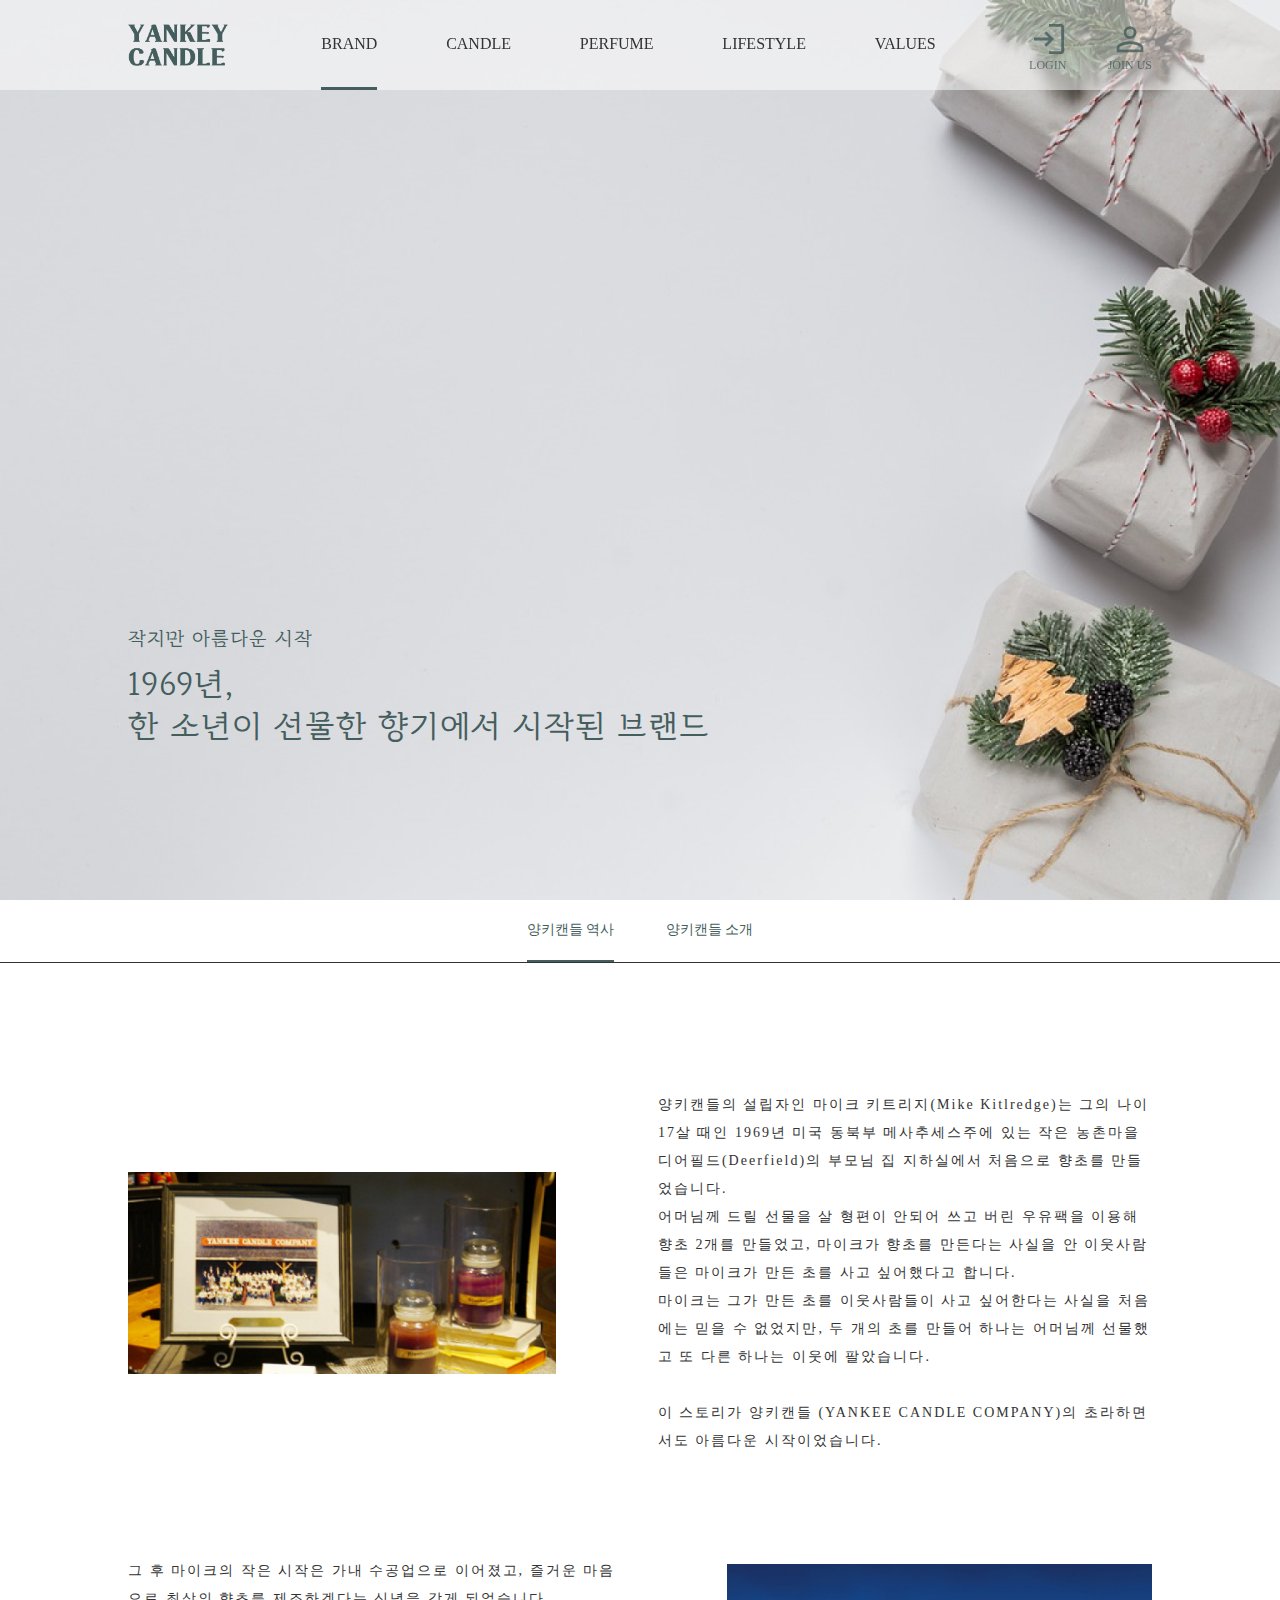
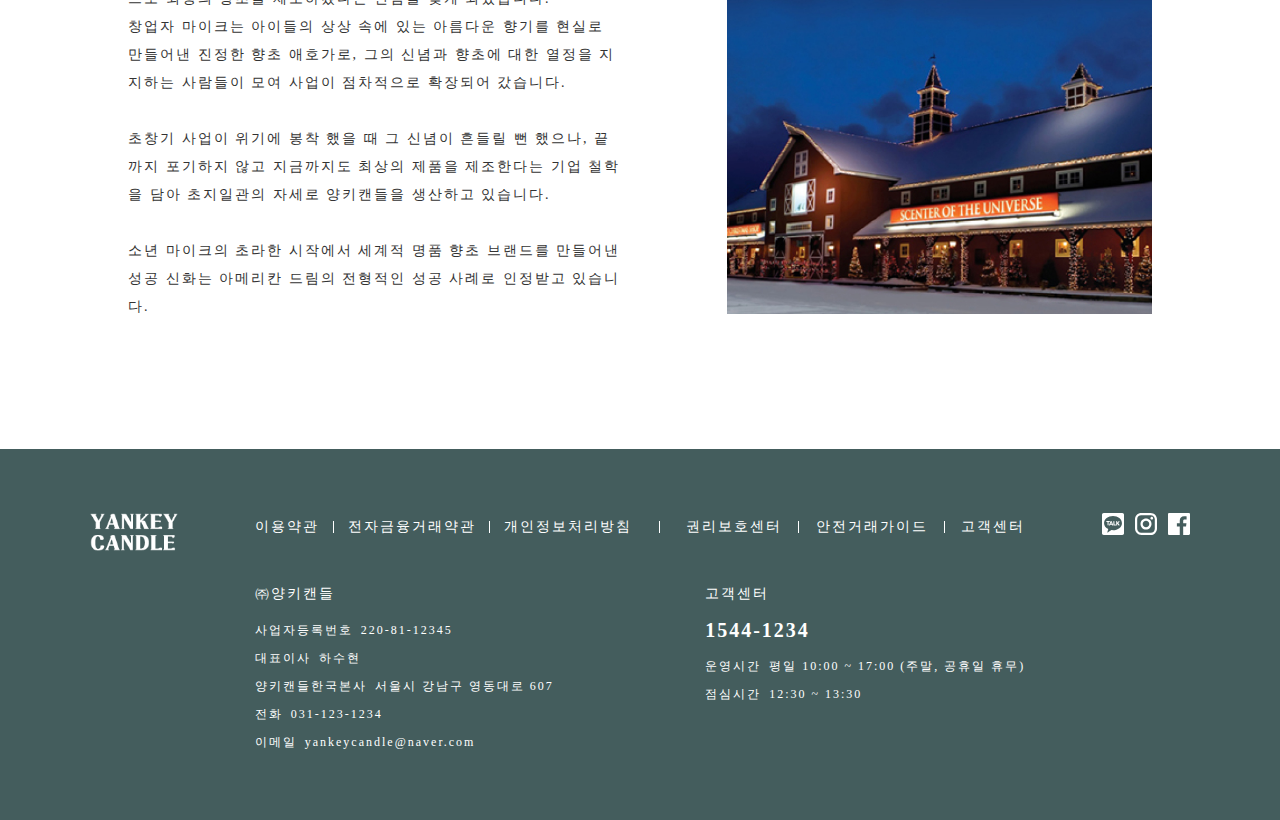
==== sub01_brand/index.html @ 07eabd05 "Add files via upload" ====
<!DOCTYPE html>
<html lang="ko">
<head>
  <meta charset="UTF-8">
  <meta name="viewport" content="width=device-width, initial-scale=1.0">
  <link rel="stylesheet" href="./css/style.css">
  <script src="./script/jquery-3.7.1.min.js"></script>
  <script src="./script/script.js"></script>
  <title>brand</title>
</head>
<body>
  <header>
    <h1>
      <a href="../index.html">
        <img src="../img/header/logo.png" alt="logo">
      </a>
    </h1>
    <ul class="menu">
      <li><a href="../sub01_brand/index.html">BRAND</a></li>
      <li><a href="../sub02_candle/index.html">CANDLE</a></li>
      <li><a href="../sub03_perfume/index.html">PERFUME</a></li>
      <li><a href="#a">LIFESTYLE</a></li>
      <li><a href="#a">VALUES</a></li>
    </ul>
    <ul class="login">
      <li><a href="#a">
        <img src="../img/header/login.svg" alt="login">
        <p>LOGIN</p>
      </a></li>
      <li><a href="#a">
        <img src="../img/header/join.svg" alt="join">
        <p>JOIN US</p>
      </a></li>
    </ul>
    <figure class="mbar">
      <a href="#a">
        <img src="../img/header/메뉴바.svg" alt="mbar">
      </a>
    </figure>
  </header>
  <!-- //header -->
  <div class="banner">
    <div class="bannerT">
      <h3>작지만 아름다운 시작</h3>
      <h2>
        1969년,<br>
        한 소년이 선물한 향기에서 시작된 브랜드
      </h2>
    </div>
  </div>
  <!-- //banner -->
  <nav>
    <div class="nav_i">
      <ul class="menu">
        <li><a href="../sub01_brand/index.html">BRAND</a></li>
        <li><a href="../sub02_candle/index.html">CANDLE</a></li>
        <li><a href="../sub03_perfume/index.html">PERFUME</a></li>
        <li><a href="#a">LIFESTYLE</a></li>
        <li><a href="#a">VALUES</a></li>
      </ul>
      <ul class="login">
        <li><a href="#a">
          <img src="../img/header/login_w.svg" alt="login">
          <p>LOGIN</p>
        </a></li>
        <li><a href="#a">
          <img src="../img/header/join_w.svg" alt="join">
          <p>JOIN US</p>
        </a></li>
      </ul>
    </div>
    <div class="btn">
      <button type="button" class="cbtn">CLOSE</button>
    </div>
  </nav>
  <!-- //nav -->

  <div class="all">
    <section>
      <ul>
        <li><a href="#a" class="subM01">양키캔들 역사</a></li>
        <li><a href="#a" class="subM02">양키캔들 소개</a></li>
      </ul>
      <div class="contents con01">
        <div class="con">
          <figure>
            <img src="./img/역사01.jpg" alt="his01">
          </figure>
          <div class="text t01">
            양키캔들의 설립자인 마이크 키트리지(Mike Kitlredge)는 그의 나이 17살 때인 1969년 미국 동북부 메사추세스주에 있는 작은 농촌마을 디어필드(Deerfield)의 부모님 집 지하실에서 처음으로 향초를 만들었습니다.<br>
            어머님께 드릴 선물을 살 형편이 안되어 쓰고 버린 우유팩을 이용해 향초 2개를 만들었고, 마이크가 향초를 만든다는 사실을 안 이웃사람들은 마이크가 만든 초를 사고 싶어했다고 합니다.<br>
            마이크는 그가 만든 초를 이웃사람들이 사고 싶어한다는 사실을 처음에는 믿을 수 없었지만, 두 개의 초를 만들어 하나는 어머님께 선물했고 또 다른 하나는 이웃에 팔았습니다.<br>
            <br>
            이 스토리가 양키캔들 (YANKEE CANDLE COMPANY)의
            초라하면서도 아름다운 시작이었습니다.
          </div>
        </div>
        <div class="con">
          <div class="text t02">
            그 후 마이크의 작은 시작은 가내 수공업으로 이어졌고, 즐거운 마음으로 최상의 향초를 제조하겠다는 신념을 갖게 되었습니다.<br>
            창업자 마이크는 아이들의 상상 속에 있는 아름다운 향기를 현실로 만들어낸 진정한 향초 애호가로, 그의 신념과 향초에 대한 열정을 지지하는 사람들이 모여 사업이 점차적으로 확장되어 갔습니다.<br>
            <br>
            초창기 사업이 위기에 봉착 했을 때 그 신념이 흔들릴 뻔 했으나, 끝까지 포기하지 않고 지금까지도 최상의 제품을 제조한다는 기업 철학을 담아 초지일관의 자세로 양키캔들을 생산하고 있습니다.<br>
            <br>
            소년 마이크의 초라한 시작에서 세계적 명품 향초 브랜드를 만들어낸 성공 신화는 아메리칸 드림의 전형적인 성공 사례로 인정받고 있습니다.
          </div>
          <figure>
            <img src="./img/역사02.jpg" alt="his02">
          </figure>
        </div>
      </div>
      <div class="contents con02">
        <div class="con">
          <figure>
            <img src="./img/소개01.jpg" alt="intro01">
          </figure>
          <div class="text t03">
            마이클 키트렛지가 1969년에 창립한 미국의 향초 회사로 향초, 디퓨저, 차량용 방향제 등 다양한 홈 프래그런스를 취급하고 있습니다. 초기 향초 보관병은 컨테이너를 이용해 대중화를 시도했고, 현재는 시그니처가 되버린 양키캔들 특유의 고급 유리병을 개발해 사용하고 있습니다.<br>
            <br>
            1999년 창업 30년 만에 뉴욕증권시장(N.Y.S.E)에 YCC 이름으로 상장하였고, 현재 미국 프리미엄 향초 시장에 Yankee Candle 단일 브랜드로 47% 이상을 점유하고 있습니다.<br>
            미국 50개 주에 600여개 점의 직영 매장과 34,000개 이상의 취급점에서 판매되고 있으며, 유럽과 일본 등 전세계 87개국에 진출하여 7,000여개 매장에서 고객들과 접하고 있습니다.<br>
            <br>
            양키캔들 한국 공식수입원은 (주)아로마글로바로 지난 2007년 한국총판 계약을 체결하였으며, 2012년 본격 가맹사업을 전개했다. 전국 150여개 양키캔들 매장을 오픈하였으며 동종업계 매출액, 시장점유율, 가맹점수, 다점포율 등 1위를 차지하고 있습니다.
          </div>
        </div>
        <div class="con">
          <div class="text t04">
            양키캔들은 독자적인 조향기술과 디자인의 개발 등 지속적인 R&D 투자를 통해 1위 브랜드 자리를 꾸준히 지켜오고 있습니다.<br>
            <br>
            심지는 100% 천연 목화심지를 사용하며, ASTM(미국의 제품 표준)의 기준보다 한 차원 높은 수준의 까다로운 기준으로 고체원료를 선정하고 있습니다.<br>
            또한, 정밀한 정제과정으로 추출한 최상의 파라핀과 천연 팜 왁스, 그리고 자연에서 추출한 에센셜 오일과 색소를 사용하고 있습니다.<br>
            천연 향과 색감은 4천여가지로 개발되어있고 매년 30 여종의 새로운 향을 개발해 향초 소비의 트렌드를 따라가고 소비자가 원하는 종류를 언제나 선택할 수 있습니다.
          </div>
          <figure>
            <img src="./img/소개02.jpg" alt="intro02">
          </figure>
        </div>
      </div>
    </section>
    <!-- //section -->
  
    <footer>
      <h1><a href="#a">
        <img src="../img/footer/f_logo.png" alt="f_logo">
      </a></h1>
      <div class="disc">
        <div class="t_text">
          <div class="t_text_i ti01">
            <a href="#a">이용약관</a>
            <span></span>
            <a href="#a">전자금융거래약관</a>
            <span></span>
            <a href="#a">개인정보처리방침</a>
          </div>
          <span class="t_hide"></span>
          <div class="t_text_i ti02">
            <a href="#a">권리보호센터</a>
            <span></span>
            <a href="#a">안전거래가이드</a>
            <span></span>
            <a href="#a">고객센터</a>
          </div>
        </div>
        <div class="b_text">
          <div class="text bt_i">
            <h5>㈜양키캔들</h5>
            <div class="text_i">
              <p>사업자등록번호</p>
              <span>220-81-12345</span>
            </div>
            <div class="text_i">
              <p>대표이사</p>
              <span>하수현</span>
            </div>
            <div class="text_i">
              <p>양키캔들한국본사</p>
              <span>서울시 강남구 영동대로 607</span>
            </div>
            <div class="text_i">
              <p>전화</p>
              <span>031-123-1234</span>
            </div>
            <div class="text_i">
              <p>이메일</p>
              <span>yankeycandle@naver.com</span>
            </div>
          </div>
          <div class="text">
            <h5>고객센터</h5>
            <h3>1544-1234</h3>
            <div class="text_i">
              <p>운영시간</p>
              <span>평일 10:00 ~ 17:00 (주말, 공휴일 휴무)</span>
            </div>
            <div class="text_i">
              <p>점심시간</p>
              <span>12:30 ~ 13:30</span>
            </div>
          </div>
        </div>
      </div>
      <div class="sns">
        <a href="#a">
          <img src="../img/footer/카카오톡.svg" alt="kakao">
        </a>
        <a href="#a">
          <img src="../img/footer/인스타그램.svg" alt="instagram">
        </a>
        <a href="#a">
          <img src="../img/footer/페이스북.svg" alt="facebook">
        </a>
      </div>
    </footer>
    <!-- //footer -->
  </div>

  <div class="topbtn">
    <button class="tbtn">
      <img src="../img/top_btn.svg" alt="top_btn">
    </button>
  </div>
  <!-- //topbtn -->
</body>
</html>
---- sub01_brand/css/style.css ----
@import url(./reset.css);

@font-face {
  font-family: 'Parisienne';
  src: url(../font/Parisienne-Regular.ttf);
}
@font-face {
  font-family: 'SokchoBada';
  src: url(../font/SokchoBadaBatang.ttf);
}
@font-face {
  font-family: 'Pretendard';
  src: url(../font/PretendardVariable.ttf);
}

body{
  font-family: 'Pretendard';
  color: #333;
}

header{
  width: 100%;
  height: 10vh;
  padding: 0 10%;
  background-color: #ffffff85;
  display: flex;
  justify-content: space-between;
  align-items: center;
  position: fixed;
  top: 0;
  z-index: 999;
}
header h1{
  width: 100px;
}
header .menu{
  width: 50%;
  height: 100%;
  display: flex;
  justify-content: space-between;
  font-weight: 500;
}
header .menu li{
  height: 100%;
  border-bottom: 3px solid #445D5D00;
}
header .menu li:hover{
  border-bottom: 3px solid #445D5D50;
}
header .menu li:nth-child(1){
  border-bottom: 3px solid #445D5D;
}
header .menu li a{
  height: 100%;
  display: flex;
  justify-content: center;
  align-items: center;
}
header .login{
  width: 9%;
  display: flex;
  justify-content: space-between;
  align-items: center;
}
header .login li a{
  font-size: 12px;
  color: #445D5D;
  opacity: 0.8;
}
header .login li a:hover{
  opacity: 1;
}
header .login li a img{
  margin: auto;
}
header .mbar{
  display: none;
}
.hide{
  top: -100%;
}
/* //header */

.banner{
  width: 100%;
  height: 100vh;
  background-image: url(../img/banner.jpg);
  background-position: center;
  background-repeat: no-repeat;
  background-size: cover;
  position: fixed;
  z-index: -99;
}
.banner .bannerT{
  width: fit-content;
  height: fit-content;
  font-family: 'SokchoBada';
  color: #445D5D;
  letter-spacing: 1px;
  position: relative;
  top: 70%;
  left: 10%;
}
.banner .bannerT h3{
  font-size: 1.5vw;
  margin-bottom: 1rem;
}
.banner .bannerT h2{
  font-size: 2.5vw;
  line-height: 130%;
}
/* //banner */

nav{
  width: 40%;
  height: 100vh;
  padding: 5%;
  position: fixed;
  top: 0;
  /* right: 0; */
  right: -100%;
  z-index: 999;
  background-color: #445D5D;
  color: #fff;
  letter-spacing: 2px;
  display: flex;
  flex-direction: column;
  justify-content: space-between;
}
nav .nav_i .menu li{
  font-size: 18px;
  padding: 1.5rem 0;
  border-bottom: 1px solid rgba(255, 255, 255, 0.7);
}
nav .nav_i .menu li a{
  opacity: 0.7;
}
nav .nav_i .menu li a:hover{
  opacity: 1;
}
nav .nav_i .login{
  width: 100%;
  margin-top: 2rem;
  display: flex;
  justify-content: space-around;
  font-size: 14px;
  font-weight: 300;
}
nav .nav_i .login li a{
  opacity: 0.8;
}
nav .nav_i .login li a:hover{
  opacity: 1;
}
nav .nav_i .login li a img{
  margin: 1rem auto;
}
nav .btn{
  width: 100%;
}
nav .btn button{
  display: block;
  padding: 4%;
  border: 1px solid #fff;
  border-radius: 10px;
  float: right;
  cursor: pointer;
  background-color: transparent;
  color: #fff;
  opacity: 0.5;
}
nav .btn button:hover{
  opacity: 1;
}
/* //nav */

.all{
  background-color: #fff;
  position: relative;
  top: 100vh;
}

section ul{
  width: 100%;
  height: 7vh;
  background-color: #fff;
  border-bottom: 1px solid #333;
  display: flex;
  justify-content: center;
  align-items: center;
}
section ul li{
  width: fit-content;
  height: 100%;
  padding: 0 2%;
}
section ul li a{
  width: fit-content;
  height: 100%;
  display: flex;
  align-items: center;
  font-size: 14px;
  font-weight: 300;
  color: #445D5D;
  border-bottom: 2px solid #445D5D00;
}
section ul li .subM01{
  font-weight: 500;
  border-bottom: 2px solid #445D5D;
}
section .contents{
  width: 100%;
  padding: 10%;
}
section .contents .con{
  width: 100%;
  display: flex;
  justify-content: space-between;
  align-items: center;
}
section .contents .con:first-child{
  margin-bottom: 10%;
}
section .contents .con .text{
  font-weight: 300;
  letter-spacing: 2px;
  line-height: 200%;
}
section .contents .con .t01{
  width: 65%;
  margin-left: 10%;
}
section .contents .con .t02{
  width: 80%;
  margin-right: 10%;
}
section .contents .con .t03{
  width: 75%;
  margin-left: 10%;
}
section .contents .con .t04{
  width: 70%;
  margin-right: 10%;
}
section .con02{
  display: none;
}
/* //contents */

footer{
  width: 100%;
  padding: 5% 7%;
  background-color: #445D5D;
  font-size: 14px;
  color: #fff;
  letter-spacing: 2px;
  line-height: 200%;
  display: flex;
  justify-content: space-between;
}
footer h1{
  width: 8%;
}
footer h1 a{
  width: 100%;
}
footer h1 a img{
  width: 100%;
}
footer .disc{
  width: 60%;
}
footer .disc .t_text{
  width: 100%;
  margin-bottom: 5%;
  display: flex;
  justify-content: space-between;
  align-items: center;
  font-size: 16px;
  font-weight: 300;
}
footer .disc .t_text .t_text_i{
  display: flex;
  justify-content: space-between;
  align-items: center;
}
footer .disc .t_text .ti01{
  width: 49%;
}
footer .disc .t_text .ti02{
  width: 44%;
}
footer .disc .t_text span{
  width: 1px;
  height: 12px;
  background-color: #fff;
}
footer .disc .b_text{
  width: 100%;
  display: flex;
  justify-content: space-between;
}
footer .disc .b_text .text h5{
  font-size: 16px;
  font-weight: 500;
  margin-bottom: 0.5rem;
}
footer .disc .b_text .text h3{
  font-size: 25px;
  font-weight: 700;
  margin-bottom: 0.5rem;
}
footer .disc .b_text .text .text_i{
  width: fit-content;
  display: flex;
}
footer .disc .b_text .text .text_i p{
  font-weight: 300;
}
footer .disc .b_text .text .text_i span{
  font-weight: 500;
  margin-left: 1rem;
}
footer .sns{
  width: 8%;
  height: fit-content;
  display: flex;
  justify-content: space-between;
}
footer .sns a{
  width: 25%;
}
footer .sns a img{
  width: 100%;
}
/* //footer */

.topbtn{
  position: fixed;
  right: 3%;
  bottom: 5%;
  display: none;
}
.topbtn button{
  display: block;
  width: 50px;
  background-color: transparent;
  border: none;
  opacity: 0.7;
  cursor: pointer;
}
.topbtn button:hover{
  opacity: 1;
}
.topbtn button img{
  width: 100%;
}
/* //topbtn */


/* //////////////////////////////////// */
@media screen and ( max-width:1500px ){
  footer .disc{
    width: 70%;
  }
}

@media screen and ( max-width:1300px ){
  header .menu{
    width: 60%;
  }
  header .login{
    width: 12%;
  }
  /* //header */

  section .contents .con .text{
    font-size: 14px;
  }
  /* //section */

  footer .disc .t_text{
    font-size: 14px;
  }
  footer .disc .b_text .text h5{
    font-size: 14px;
  }
  footer .disc .b_text .text h3{
    font-size: 20px;
  }
  footer .disc .b_text .text .text_i{
    font-size: 12px;
  }
  footer .disc .b_text .text .text_i span{
    margin-left: 0.5rem;
  }
  /* //footer */
}

@media screen and ( max-width:991px ){
  header{
    padding: 0 5%;
  }
  header .menu, header .login{
    display: none;
  }
  header .mbar{
    display: block;
  }
  /* //header */

  .banner .bannerT{
    top: 80%;
  }
  /* //banner */

  section .contents .con{
    flex-direction: column;
    justify-content: center;
  }
  section .contents .con figure{
    width: 60%;
    margin-bottom: 10%;
    order: 1;
  }
  section .contents .con .text{
    width: 100%;
    margin: 0;
    order: 2;
  }
  /* //section */

  footer{
    padding: 5% 10%;
    flex-direction: column;
    align-items: center;
  }
  footer h1{
    order: 3;
    width: 12%;
  }
  footer .disc{
    width: 100%;
    order: 1;
  }
  footer .sns{
    order: 2;
    width: 15%;
    margin: 10% 0;
  }
  /* //footer */

  .topbtn{
    bottom: 3%;
  }
  .topbtn button{
    width: 40px;
  }
  /* //topbtn */
}

@media screen and ( max-width:767px ){
  .banner .bannerT h3{
    font-size: 2vw;
  }
  .banner .bannerT h2{
    font-size: 3vw;
  }
  /* //banner */

  section .contents .con figure{
    width: 70%;
  }
  /* //section */

  footer .disc .t_text{
    flex-direction: column;
    font-size: 12px;
  }
  footer .disc .t_text .t_text_i{
    width: 70%;
  }
  footer .disc .t_text span{
    height: 10px;
  }
  footer .disc .t_text .t_hide{
    display: none;
  }
  footer .disc .b_text .text h5{
    font-size: 12px;
  }
  footer .disc .b_text .text h3{
    font-size: 18px;
  }
  footer .disc .b_text .text .text_i{
    font-size: 10px;
  }
  /* //footer */
}

@media screen and ( max-width:575px ){
  nav{
    width: 60%;
  }
  nav .nav_i .menu li{
    font-size: 16px;
  }
  /* //nav */

  section ul li a{
    font-size: 12px;
  }
  section .contents .con figure{
    width: 80%;
  }
  section .contents .con .text{
    font-size: 12px;
  }
  /* //section */

  footer .disc{
    width: 100%;
  }
  footer .disc .t_text{
    width: 100%;
    font-size: 10px;
  }
  footer .disc .t_text span{
    height: 8px;
  }
  footer .disc .t_text .t_text_i{
    width: 100%;
  }
  footer .disc .b_text{
    flex-direction: column;
    align-items: center;
  }
  footer .disc .b_text .bt_i{
    margin-bottom: 10%;
  }
  footer .disc .b_text .text{
    text-align: center;
  }
  footer .disc .b_text .text .text_i{
    width: 100%;
    justify-content: center;
    line-height: 190%;
  }
  /* //footer */

  .topbtn{
    right: 2%;
    bottom: 2%;
  }
  /* //topbtn */
}

@media screen and ( max-width:450px ){
  .banner .bannerT h3{
    font-size: 12px;
  }
  .banner .bannerT h2{
    font-size: 16px;
  }
  /* //banner */

  section .contents .con figure{
    width: 100%;
  }
  /* //section */

  .topbtn button{
    width: 30px;
  }
  /* //topbtn */
}

@media screen and ( max-width:400px ){
  nav .nav_i .menu li{
    font-size: 14px;
  }
  nav .nav_i .login{
    font-size: 12px;
  }
  /* //nav */

  section ul li a{
    font-size: 10px;
  }
  section .contents .con .text{
    font-size: 10px;
  }
  /* //section */
}
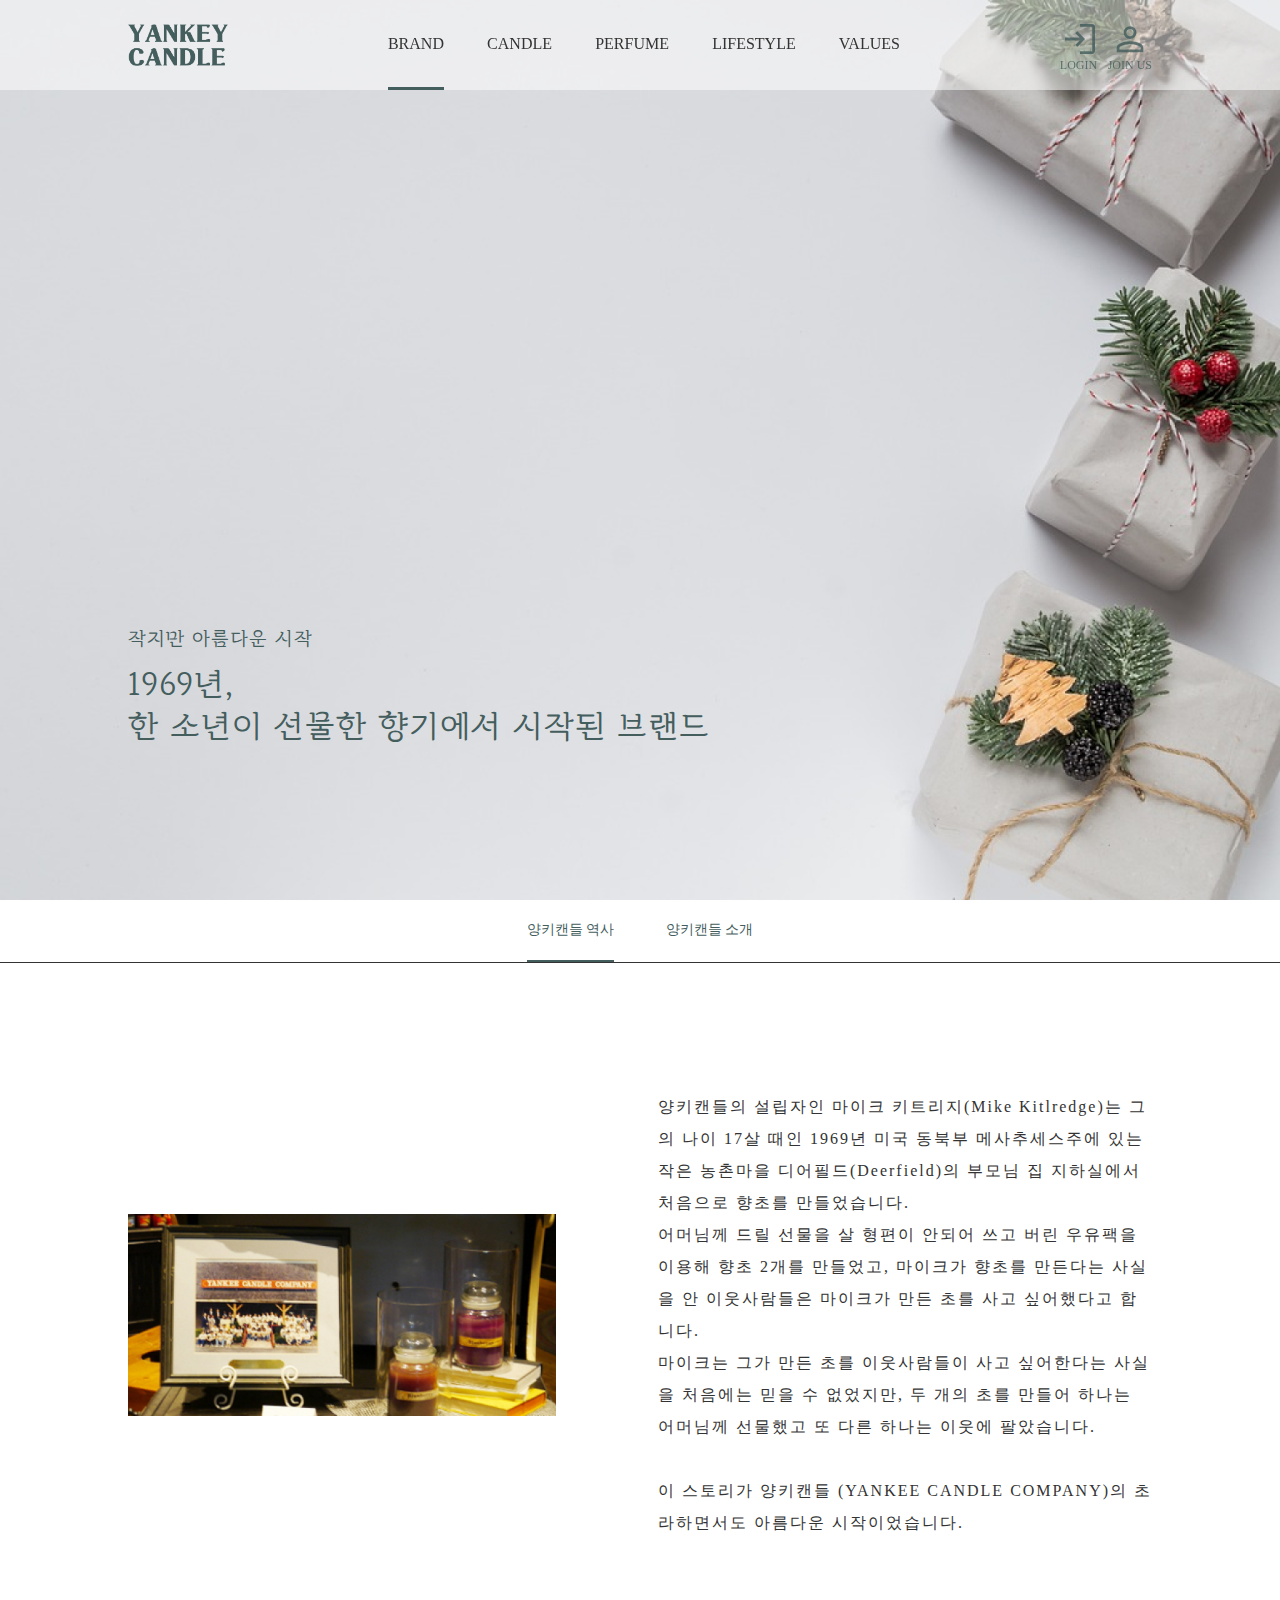
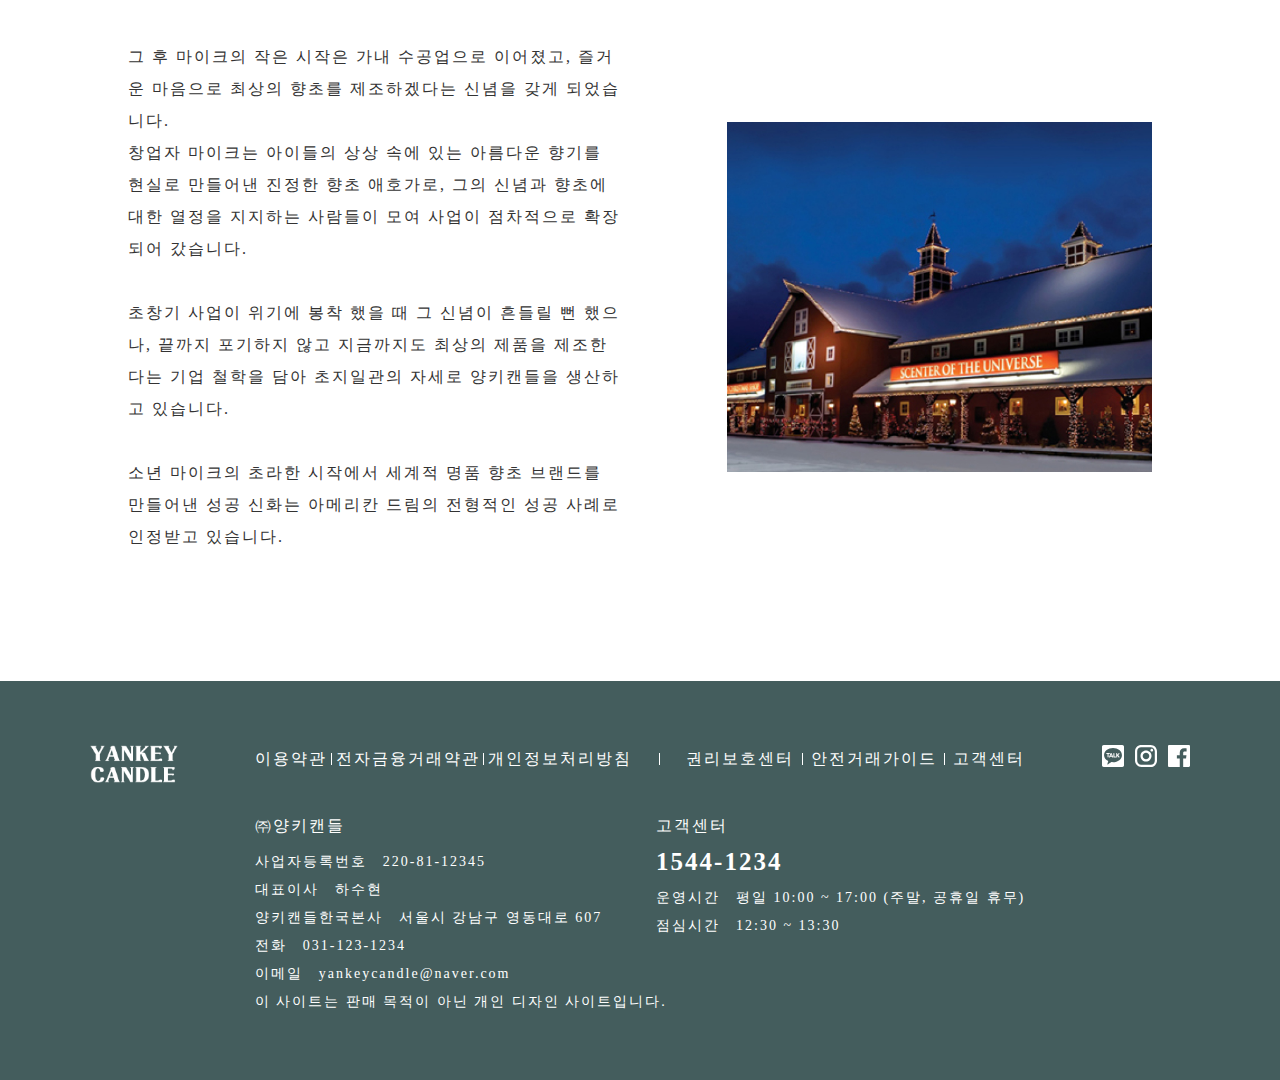
==== commit fdf649b6: "Add files via upload" ====
--- a/sub01_brand/index.html
+++ b/sub01_brand/index.html
@@ -198,6 +198,7 @@
             </div>
           </div>
         </div>
+        <p class="note">이 사이트는 판매 목적이 아닌 개인 디자인 사이트입니다.</p>
       </div>
       <div class="sns">
         <a href="#a">
--- a/sub01_brand/css/style.css
+++ b/sub01_brand/css/style.css
@@ -365,7 +365,10 @@
   }
 }
 
-@media screen and ( max-width:1300px ){
+@media screen and ( max-width:1200px ){
+  header{
+    padding: 0 56px;
+  }
   header .menu{
     width: 60%;
   }
@@ -374,11 +377,17 @@
   }
   /* //header */
 
+  section .contents{
+    padding: 10% 56px;
+  }
   section .contents .con .text{
     font-size: 14px;
   }
   /* //section */
 
+  footer{
+    padding: 56px;
+  }
   footer .disc .t_text{
     font-size: 14px;
   }
@@ -399,7 +408,7 @@
 
 @media screen and ( max-width:991px ){
   header{
-    padding: 0 5%;
+    padding: 0 40px;
   }
   header .menu, header .login{
     display: none;
@@ -414,6 +423,9 @@
   }
   /* //banner */
 
+  section .contents{
+    padding: 10% 40px;
+  }
   section .contents .con{
     flex-direction: column;
     justify-content: center;
@@ -431,7 +443,7 @@
   /* //section */
 
   footer{
-    padding: 5% 10%;
+    padding: 40px;
     flex-direction: column;
     align-items: center;
   }
@@ -556,6 +568,22 @@
 }
 
 @media screen and ( max-width:450px ){
+  header{
+    padding: 0 16px;
+  }
+  header h1{
+    width: 64px;
+  }
+  header .mbar{
+    width: 24px;
+  }
+  /* //header */
+
+  nav{
+    width: 100%;
+  }
+  /* //nav */
+
   .banner .bannerT h3{
     font-size: 12px;
   }
@@ -564,6 +592,12 @@
   }
   /* //banner */
 
+  section ul{
+    justify-content: space-evenly;
+  }
+  section .contents{
+    padding: 40px 16px;
+  }
   section .contents .con figure{
     width: 100%;
   }
@@ -591,4 +625,9 @@
     font-size: 10px;
   }
   /* //section */
+
+  footer{
+    padding: 24px;
+  }
+  /* //footer */
 }